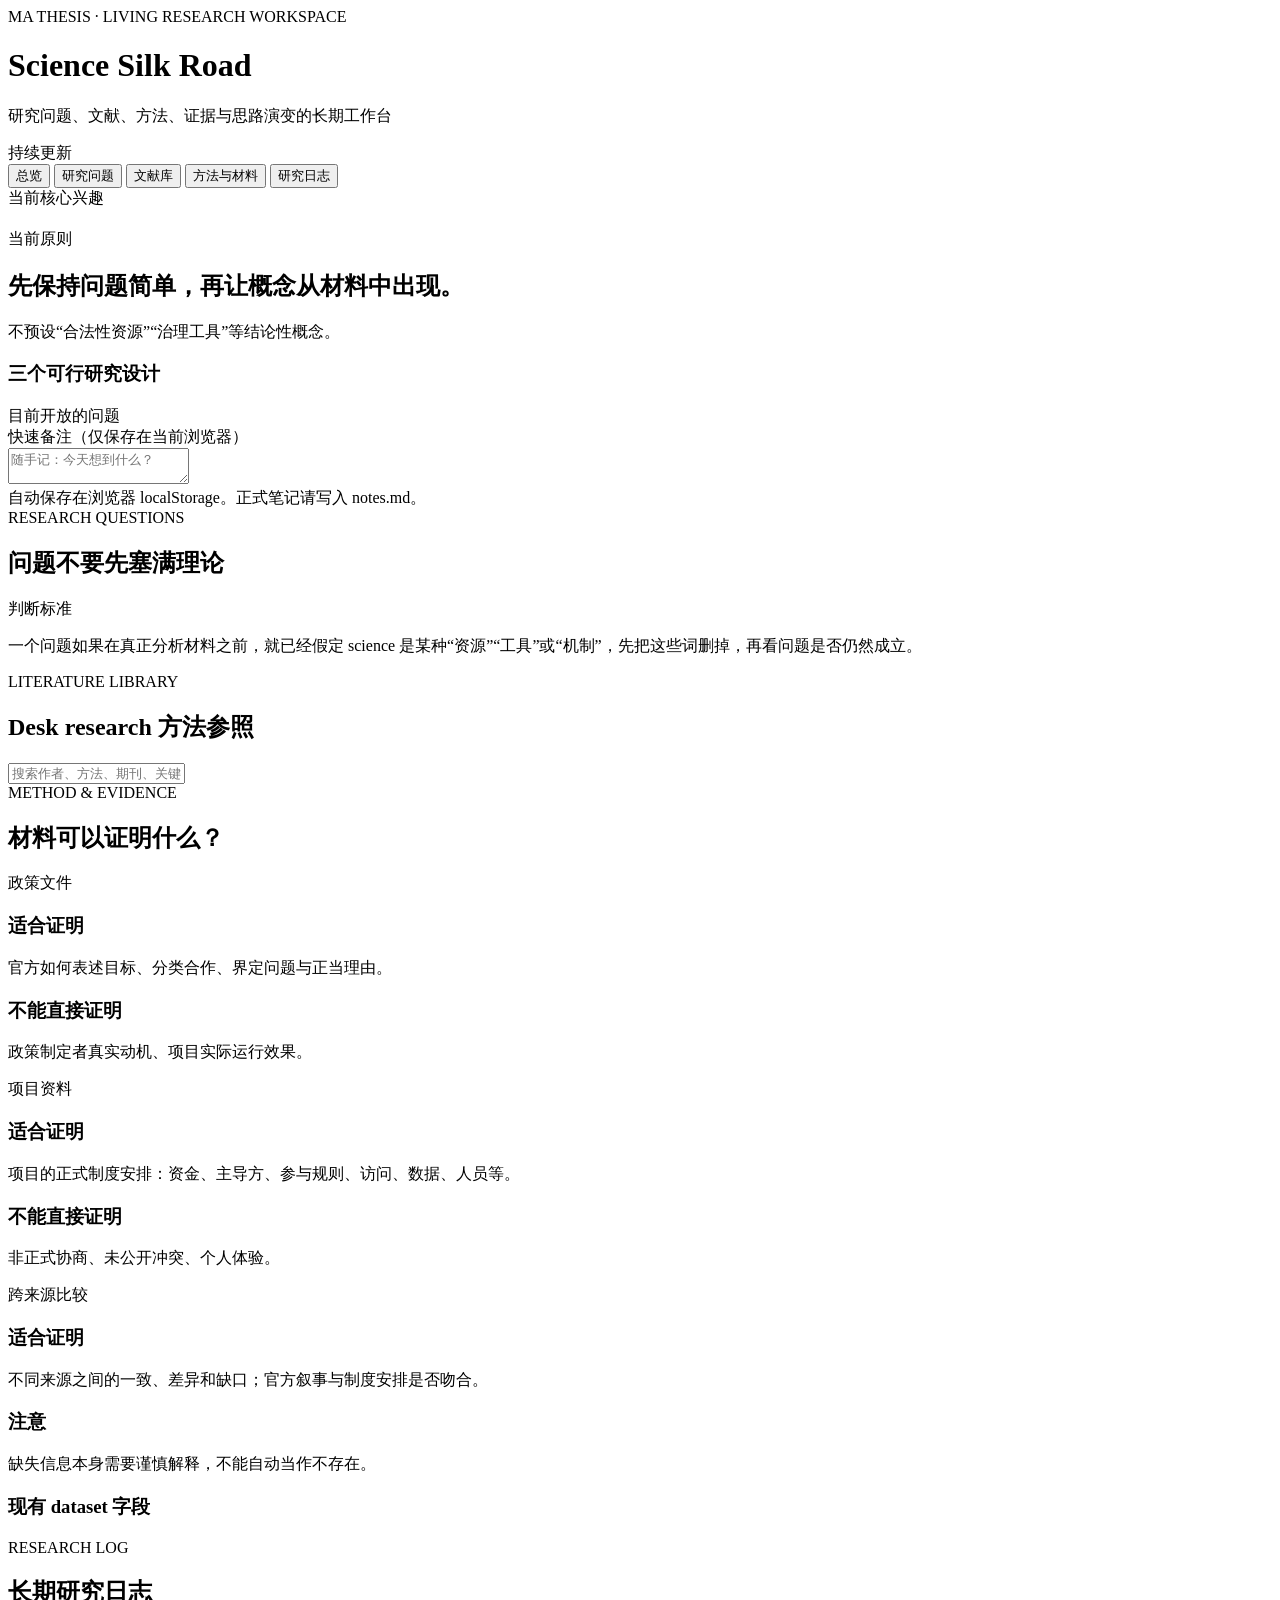
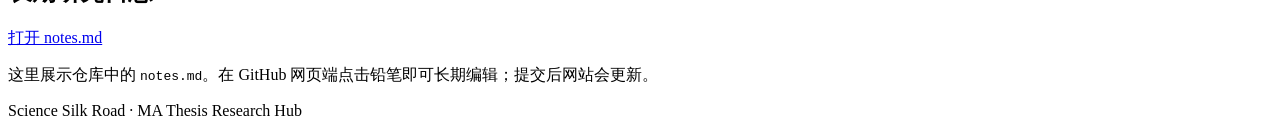
==== index.html @ 3407aa1d "Add research hub homepage" ====
<!doctype html>
<html lang="zh-CN">
<head>
<meta charset="utf-8">
<meta name="viewport" content="width=device-width,initial-scale=1">
<title>Science Silk Road — MA Thesis Research Hub</title>
<link rel="stylesheet" href="styles.css">
</head>
<body>
<header class="topbar">
  <div>
    <div class="eyebrow">MA THESIS · LIVING RESEARCH WORKSPACE</div>
    <h1>Science Silk Road</h1>
    <p>研究问题、文献、方法、证据与思路演变的长期工作台</p>
  </div>
  <div class="status"><span class="dot"></span>持续更新</div>
</header>

<nav class="nav">
  <button data-tab="overview" class="active">总览</button>
  <button data-tab="questions">研究问题</button>
  <button data-tab="literature">文献库</button>
  <button data-tab="design">方法与材料</button>
  <button data-tab="notes">研究日志</button>
</nav>

<main>
<section id="overview" class="tab active">
  <div class="hero-grid">
    <article class="card accent">
      <div class="label">当前核心兴趣</div>
      <h2 id="coreInterest"></h2>
    </article>
    <article class="card">
      <div class="label">当前原则</div>
      <h2>先保持问题简单，再让概念从材料中出现。</h2>
      <p class="muted">不预设“合法性资源”“治理工具”等结论性概念。</p>
    </article>
  </div>
  <h3>三个可行研究设计</h3>
  <div id="designCards" class="grid3"></div>
  <div class="split">
    <article class="card">
      <div class="label">目前开放的问题</div>
      <div id="openQuestions"></div>
    </article>
    <article class="card">
      <div class="label">快速备注（仅保存在当前浏览器）</div>
      <textarea id="quickNotes" placeholder="随手记：今天想到什么？"></textarea>
      <div class="small">自动保存在浏览器 localStorage。正式笔记请写入 notes.md。</div>
    </article>
  </div>
</section>

<section id="questions" class="tab">
  <div class="section-head">
    <div><div class="eyebrow">RESEARCH QUESTIONS</div><h2>问题不要先塞满理论</h2></div>
  </div>
  <div id="questionsList"></div>
  <article class="card callout">
    <div class="label">判断标准</div>
    <p>一个问题如果在真正分析材料之前，就已经假定 science 是某种“资源”“工具”或“机制”，先把这些词删掉，再看问题是否仍然成立。</p>
  </article>
</section>

<section id="literature" class="tab">
  <div class="section-head">
    <div><div class="eyebrow">LITERATURE LIBRARY</div><h2>Desk research 方法参照</h2></div>
    <input id="search" class="search" placeholder="搜索作者、方法、期刊、关键词…">
  </div>
  <div id="filterChips" class="chips"></div>
  <div id="paperList" class="paper-list"></div>
</section>

<section id="design" class="tab">
  <div class="section-head"><div><div class="eyebrow">METHOD & EVIDENCE</div><h2>材料可以证明什么？</h2></div></div>
  <div class="grid3">
    <article class="card"><div class="label">政策文件</div><h3>适合证明</h3><p>官方如何表述目标、分类合作、界定问题与正当理由。</p><h3>不能直接证明</h3><p>政策制定者真实动机、项目实际运行效果。</p></article>
    <article class="card"><div class="label">项目资料</div><h3>适合证明</h3><p>项目的正式制度安排：资金、主导方、参与规则、访问、数据、人员等。</p><h3>不能直接证明</h3><p>非正式协商、未公开冲突、个人体验。</p></article>
    <article class="card"><div class="label">跨来源比较</div><h3>适合证明</h3><p>不同来源之间的一致、差异和缺口；官方叙事与制度安排是否吻合。</p><h3>注意</h3><p>缺失信息本身需要谨慎解释，不能自动当作不存在。</p></article>
  </div>
  <h3>现有 dataset 字段</h3>
  <div id="fields" class="chips"></div>
</section>

<section id="notes" class="tab">
  <div class="section-head">
    <div><div class="eyebrow">RESEARCH LOG</div><h2>长期研究日志</h2></div>
    <a class="btn" href="notes.md">打开 notes.md</a>
  </div>
  <article class="card">
    <p>这里展示仓库中的 <code>notes.md</code>。在 GitHub 网页端点击铅笔即可长期编辑；提交后网站会更新。</p>
    <div id="notesRender" class="markdown"></div>
  </article>
</section>
</main>

<footer>Science Silk Road · MA Thesis Research Hub</footer>
<script src="app.js"></script>
</body>
</html>
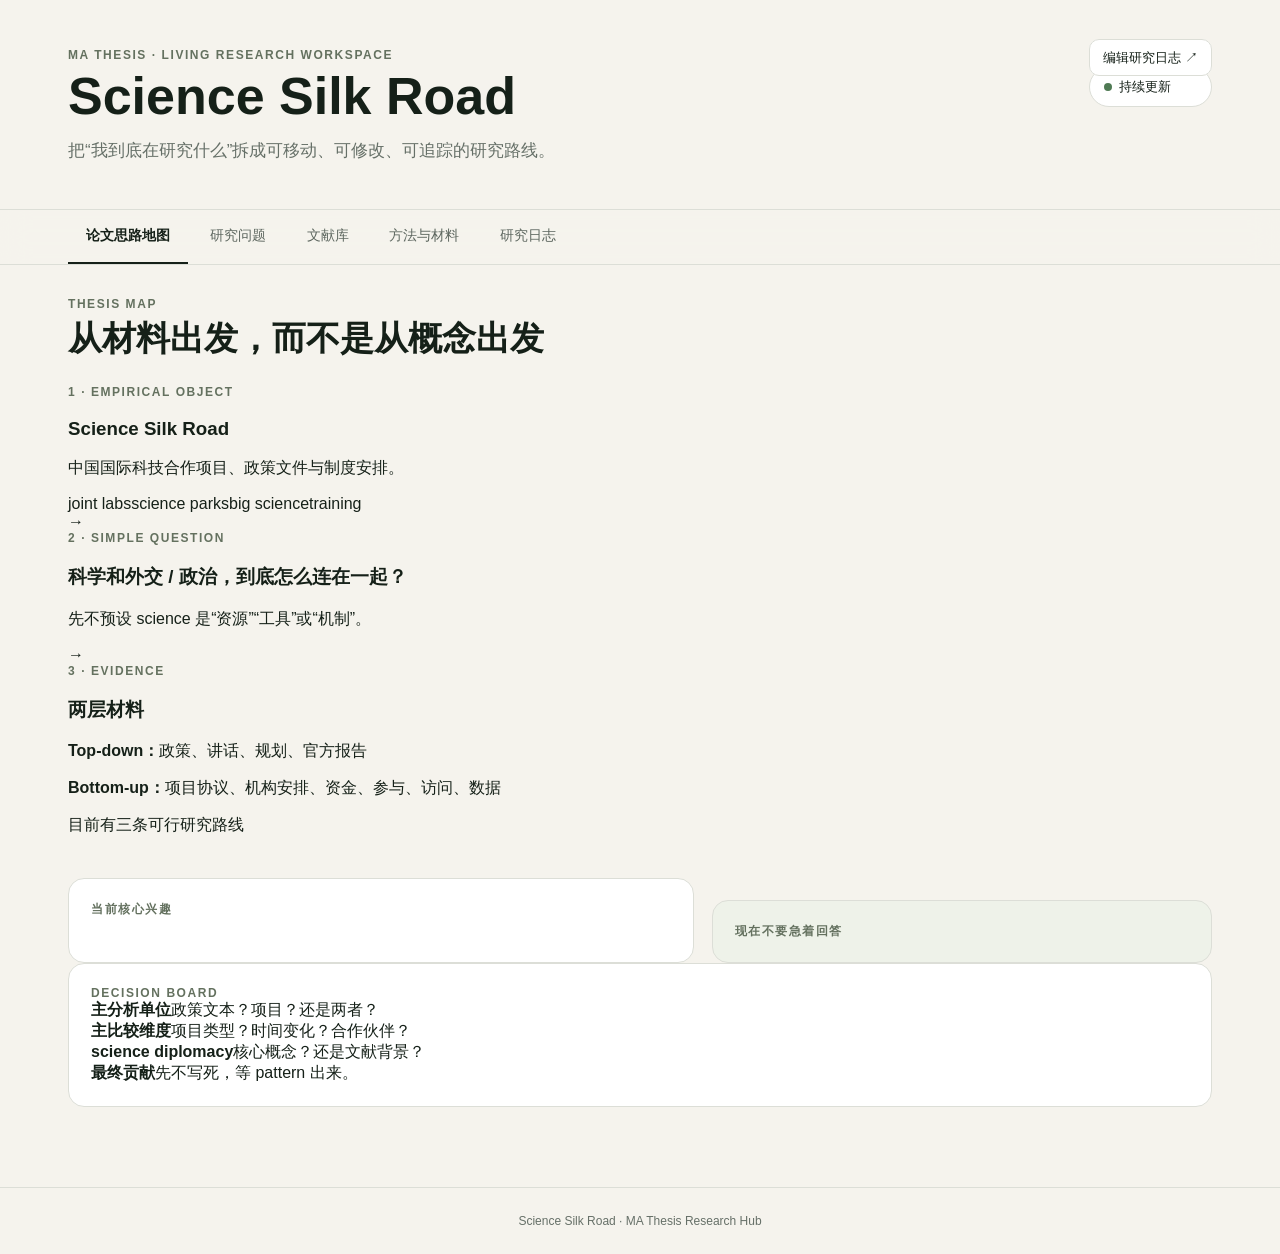
==== commit 50bda7de: "Redesign homepage as thesis idea map" ====
--- a/index.html
+++ b/index.html
@@ -11,13 +11,16 @@
   <div>
     <div class="eyebrow">MA THESIS · LIVING RESEARCH WORKSPACE</div>
     <h1>Science Silk Road</h1>
-    <p>研究问题、文献、方法、证据与思路演变的长期工作台</p>
+    <p>把“我到底在研究什么”拆成可移动、可修改、可追踪的研究路线。</p>
   </div>
-  <div class="status"><span class="dot"></span>持续更新</div>
+  <div class="top-actions">
+    <a class="btn" href="https://github.com/zhaozheliang2002-jpg/science-silk-road-ma-thesis/edit/main/notes.md" target="_blank">编辑研究日志 ↗</a>
+    <div class="status"><span class="dot"></span>持续更新</div>
+  </div>
 </header>
 
 <nav class="nav">
-  <button data-tab="overview" class="active">总览</button>
+  <button data-tab="map" class="active">论文思路地图</button>
   <button data-tab="questions">研究问题</button>
   <button data-tab="literature">文献库</button>
   <button data-tab="design">方法与材料</button>
@@ -25,48 +28,76 @@
 </nav>
 
 <main>
-<section id="overview" class="tab active">
-  <div class="hero-grid">
-    <article class="card accent">
+<section id="map" class="tab active">
+  <div class="section-head">
+    <div><div class="eyebrow">THESIS MAP</div><h2>从材料出发，而不是从概念出发</h2></div>
+  </div>
+
+  <div class="map-flow">
+    <article class="map-node node-object">
+      <div class="label">1 · EMPIRICAL OBJECT</div>
+      <h3>Science Silk Road</h3>
+      <p>中国国际科技合作项目、政策文件与制度安排。</p>
+      <div class="mini-tags"><span>joint labs</span><span>science parks</span><span>big science</span><span>training</span></div>
+    </article>
+    <div class="arrow">→</div>
+    <article class="map-node node-question">
+      <div class="label">2 · SIMPLE QUESTION</div>
+      <h3>科学和外交 / 政治，到底怎么连在一起？</h3>
+      <p>先不预设 science 是“资源”“工具”或“机制”。</p>
+    </article>
+    <div class="arrow">→</div>
+    <article class="map-node node-evidence">
+      <div class="label">3 · EVIDENCE</div>
+      <h3>两层材料</h3>
+      <p><b>Top-down：</b>政策、讲话、规划、官方报告</p>
+      <p><b>Bottom-up：</b>项目协议、机构安排、资金、参与、访问、数据</p>
+    </article>
+  </div>
+
+  <div class="branch-title">目前有三条可行研究路线</div>
+  <div id="designCards" class="grid3"></div>
+
+  <div class="split">
+    <article class="card">
       <div class="label">当前核心兴趣</div>
       <h2 id="coreInterest"></h2>
     </article>
-    <article class="card">
-      <div class="label">当前原则</div>
-      <h2>先保持问题简单，再让概念从材料中出现。</h2>
-      <p class="muted">不预设“合法性资源”“治理工具”等结论性概念。</p>
+    <article class="card callout">
+      <div class="label">现在不要急着回答</div>
+      <div id="openQuestions"></div>
     </article>
   </div>
-  <h3>三个可行研究设计</h3>
-  <div id="designCards" class="grid3"></div>
-  <div class="split">
-    <article class="card">
-      <div class="label">目前开放的问题</div>
-      <div id="openQuestions"></div>
-    </article>
-    <article class="card">
-      <div class="label">快速备注（仅保存在当前浏览器）</div>
-      <textarea id="quickNotes" placeholder="随手记：今天想到什么？"></textarea>
-      <div class="small">自动保存在浏览器 localStorage。正式笔记请写入 notes.md。</div>
-    </article>
-  </div>
+
+  <article class="card decision-board">
+    <div class="label">DECISION BOARD</div>
+    <div class="decision-grid">
+      <div><b>主分析单位</b><span>政策文本？项目？还是两者？</span></div>
+      <div><b>主比较维度</b><span>项目类型？时间变化？合作伙伴？</span></div>
+      <div><b>science diplomacy</b><span>核心概念？还是文献背景？</span></div>
+      <div><b>最终贡献</b><span>先不写死，等 pattern 出来。</span></div>
+    </div>
+  </article>
 </section>
 
 <section id="questions" class="tab">
   <div class="section-head">
-    <div><div class="eyebrow">RESEARCH QUESTIONS</div><h2>问题不要先塞满理论</h2></div>
+    <div><div class="eyebrow">RESEARCH QUESTIONS</div><h2>工作中的问题版本</h2></div>
   </div>
   <div id="questionsList"></div>
   <article class="card callout">
-    <div class="label">判断标准</div>
-    <p>一个问题如果在真正分析材料之前，就已经假定 science 是某种“资源”“工具”或“机制”，先把这些词删掉，再看问题是否仍然成立。</p>
+    <div class="label">筛选规则</div>
+    <p>如果一个问题在分析开始前就已经假定 science 是某种“资源”“工具”“合法性机制”，先删掉这些概念，再检查问题是否仍然成立。</p>
   </article>
 </section>
 
 <section id="literature" class="tab">
   <div class="section-head">
-    <div><div class="eyebrow">LITERATURE LIBRARY</div><h2>Desk research 方法参照</h2></div>
-    <input id="search" class="search" placeholder="搜索作者、方法、期刊、关键词…">
+    <div><div class="eyebrow">LITERATURE LIBRARY</div><h2>文献库</h2><p class="muted">每篇文献都有独立详情页、阅读状态、关键启发与可引用段落区。</p></div>
+    <div class="toolbar">
+      <input id="search" class="search" placeholder="搜索作者、方法、期刊、关键词…">
+      <a class="btn" href="literature-notes/_TEMPLATE.md" target="_blank">新文献模板</a>
+    </div>
   </div>
   <div id="filterChips" class="chips"></div>
   <div id="paperList" class="paper-list"></div>
@@ -75,9 +106,9 @@
 <section id="design" class="tab">
   <div class="section-head"><div><div class="eyebrow">METHOD & EVIDENCE</div><h2>材料可以证明什么？</h2></div></div>
   <div class="grid3">
-    <article class="card"><div class="label">政策文件</div><h3>适合证明</h3><p>官方如何表述目标、分类合作、界定问题与正当理由。</p><h3>不能直接证明</h3><p>政策制定者真实动机、项目实际运行效果。</p></article>
-    <article class="card"><div class="label">项目资料</div><h3>适合证明</h3><p>项目的正式制度安排：资金、主导方、参与规则、访问、数据、人员等。</p><h3>不能直接证明</h3><p>非正式协商、未公开冲突、个人体验。</p></article>
-    <article class="card"><div class="label">跨来源比较</div><h3>适合证明</h3><p>不同来源之间的一致、差异和缺口；官方叙事与制度安排是否吻合。</p><h3>注意</h3><p>缺失信息本身需要谨慎解释，不能自动当作不存在。</p></article>
+    <article class="card"><div class="label">政策文件</div><h3>适合证明</h3><p>官方如何表述目标、分类合作、界定问题与理由。</p><h3>不能直接证明</h3><p>政策制定者真实动机、项目实际运行效果。</p></article>
+    <article class="card"><div class="label">项目资料</div><h3>适合证明</h3><p>项目的正式制度安排：资金、主导方、参与规则、访问、数据、人员。</p><h3>不能直接证明</h3><p>非正式协商、未公开冲突、个人体验。</p></article>
+    <article class="card"><div class="label">跨来源比较</div><h3>适合证明</h3><p>官方叙事与制度安排之间的一致、差异和缺口。</p><h3>注意</h3><p>信息缺失不能自动解释为“没有发生”。</p></article>
   </div>
   <h3>现有 dataset 字段</h3>
   <div id="fields" class="chips"></div>
@@ -86,10 +117,9 @@
 <section id="notes" class="tab">
   <div class="section-head">
     <div><div class="eyebrow">RESEARCH LOG</div><h2>长期研究日志</h2></div>
-    <a class="btn" href="notes.md">打开 notes.md</a>
+    <a class="btn" href="https://github.com/zhaozheliang2002-jpg/science-silk-road-ma-thesis/edit/main/notes.md" target="_blank">在 GitHub 编辑 notes.md ↗</a>
   </div>
   <article class="card">
-    <p>这里展示仓库中的 <code>notes.md</code>。在 GitHub 网页端点击铅笔即可长期编辑；提交后网站会更新。</p>
     <div id="notesRender" class="markdown"></div>
   </article>
 </section>
--- a/styles.css
+++ b/styles.css
@@ -0,0 +1,8 @@
+:root{--bg:#f5f3ed;--ink:#152018;--muted:#667068;--card:#fff;--line:#dcded7;--accent:#dfe9d8;--accent2:#eef2e9}
+*{box-sizing:border-box} body{margin:0;background:var(--bg);color:var(--ink);font-family:Inter,-apple-system,BlinkMacSystemFont,"Segoe UI","PingFang SC","Microsoft YaHei",sans-serif}
+.topbar{max-width:1200px;margin:auto;padding:48px 28px 30px;display:flex;justify-content:space-between;align-items:flex-start}.topbar h1{font-size:52px;line-height:1;margin:8px 0}.topbar p{color:var(--muted);font-size:17px}.eyebrow,.label{font-size:12px;letter-spacing:.13em;text-transform:uppercase;color:#64715f;font-weight:700}.status{background:white;border:1px solid var(--line);padding:10px 14px;border-radius:999px;font-size:13px}.dot{display:inline-block;width:8px;height:8px;background:#4f7a54;border-radius:50%;margin-right:7px}
+.nav{position:sticky;top:0;z-index:20;background:rgba(245,243,237,.92);backdrop-filter:blur(14px);border-top:1px solid var(--line);border-bottom:1px solid var(--line);padding:0 calc((100% - 1144px)/2)}
+.nav button{border:0;background:transparent;padding:17px 18px;font-size:14px;cursor:pointer;color:#5d665f}.nav button.active{color:var(--ink);font-weight:700;border-bottom:2px solid var(--ink)}
+main{max-width:1200px;margin:auto;padding:32px 28px 80px}.tab{display:none}.tab.active{display:block}.hero-grid,.split{display:grid;grid-template-columns:1.25fr 1fr;gap:18px}.grid3{display:grid;grid-template-columns:repeat(3,1fr);gap:16px;margin:14px 0 28px}.card{background:var(--card);border:1px solid var(--line);border-radius:16px;padding:22px}.card.accent{background:var(--accent)}.card h2{font-size:22px;line-height:1.35}.card h3{margin-bottom:6px}.muted,.small{color:var(--muted)}.small{font-size:12px;margin-top:8px}.section-head{display:flex;justify-content:space-between;gap:20px;align-items:end;margin-bottom:18px}.section-head h2{font-size:34px;margin:5px 0}.question{font-size:20px;background:white;border:1px solid var(--line);border-radius:14px;padding:20px;margin:12px 0}.question span{font-size:12px;color:var(--muted);display:block;margin-bottom:7px}.callout{margin-top:22px;background:var(--accent2)}
+.search{min-width:330px;padding:12px 14px;border-radius:10px;border:1px solid var(--line);background:white}.chips{display:flex;flex-wrap:wrap;gap:8px;margin:12px 0 20px}.chip{border:1px solid var(--line);background:white;border-radius:999px;padding:7px 10px;font-size:12px;cursor:pointer}.chip.active{background:var(--ink);color:white}.paper-list{display:grid;gap:14px}.paper{background:white;border:1px solid var(--line);border-radius:16px;padding:22px}.paper-top{display:flex;justify-content:space-between;gap:18px}.paper h3{font-size:21px;margin:4px 0 7px}.meta{font-size:13px;color:var(--muted)}.priority{white-space:nowrap;background:var(--accent2);border-radius:999px;padding:7px 10px;font-size:12px;height:max-content}.paper details{margin-top:14px;border-top:1px solid var(--line);padding-top:12px}.paper summary{cursor:pointer;font-weight:700}.info-grid{display:grid;grid-template-columns:1fr 1fr;gap:14px;margin-top:15px}.info{background:#fafaf7;border-radius:10px;padding:13px}.info b{font-size:12px;text-transform:uppercase;letter-spacing:.08em;display:block;margin-bottom:6px;color:#657064}.paper a,.btn{color:var(--ink)}textarea{width:100%;height:180px;border:1px solid var(--line);border-radius:10px;padding:12px;font:inherit}.check{padding:8px 0;border-bottom:1px solid #eceee9}.field{background:white;border:1px solid var(--line);padding:7px 10px;border-radius:8px;font-size:12px}.markdown{line-height:1.65}.markdown h1,.markdown h2{margin-top:28px}.markdown li{margin:5px 0}.btn{border:1px solid var(--line);background:white;border-radius:10px;padding:10px 13px;text-decoration:none;font-size:13px}footer{border-top:1px solid var(--line);padding:26px;text-align:center;color:var(--muted);font-size:12px}
+@media(max-width:800px){.topbar h1{font-size:38px}.topbar{padding-top:30px}.hero-grid,.split,.grid3,.info-grid{grid-template-columns:1fr}.nav{padding:0;overflow:auto;white-space:nowrap}.section-head{align-items:flex-start;flex-direction:column}.search{min-width:100%;width:100%}.paper-top{flex-direction:column}.status{display:none}}
